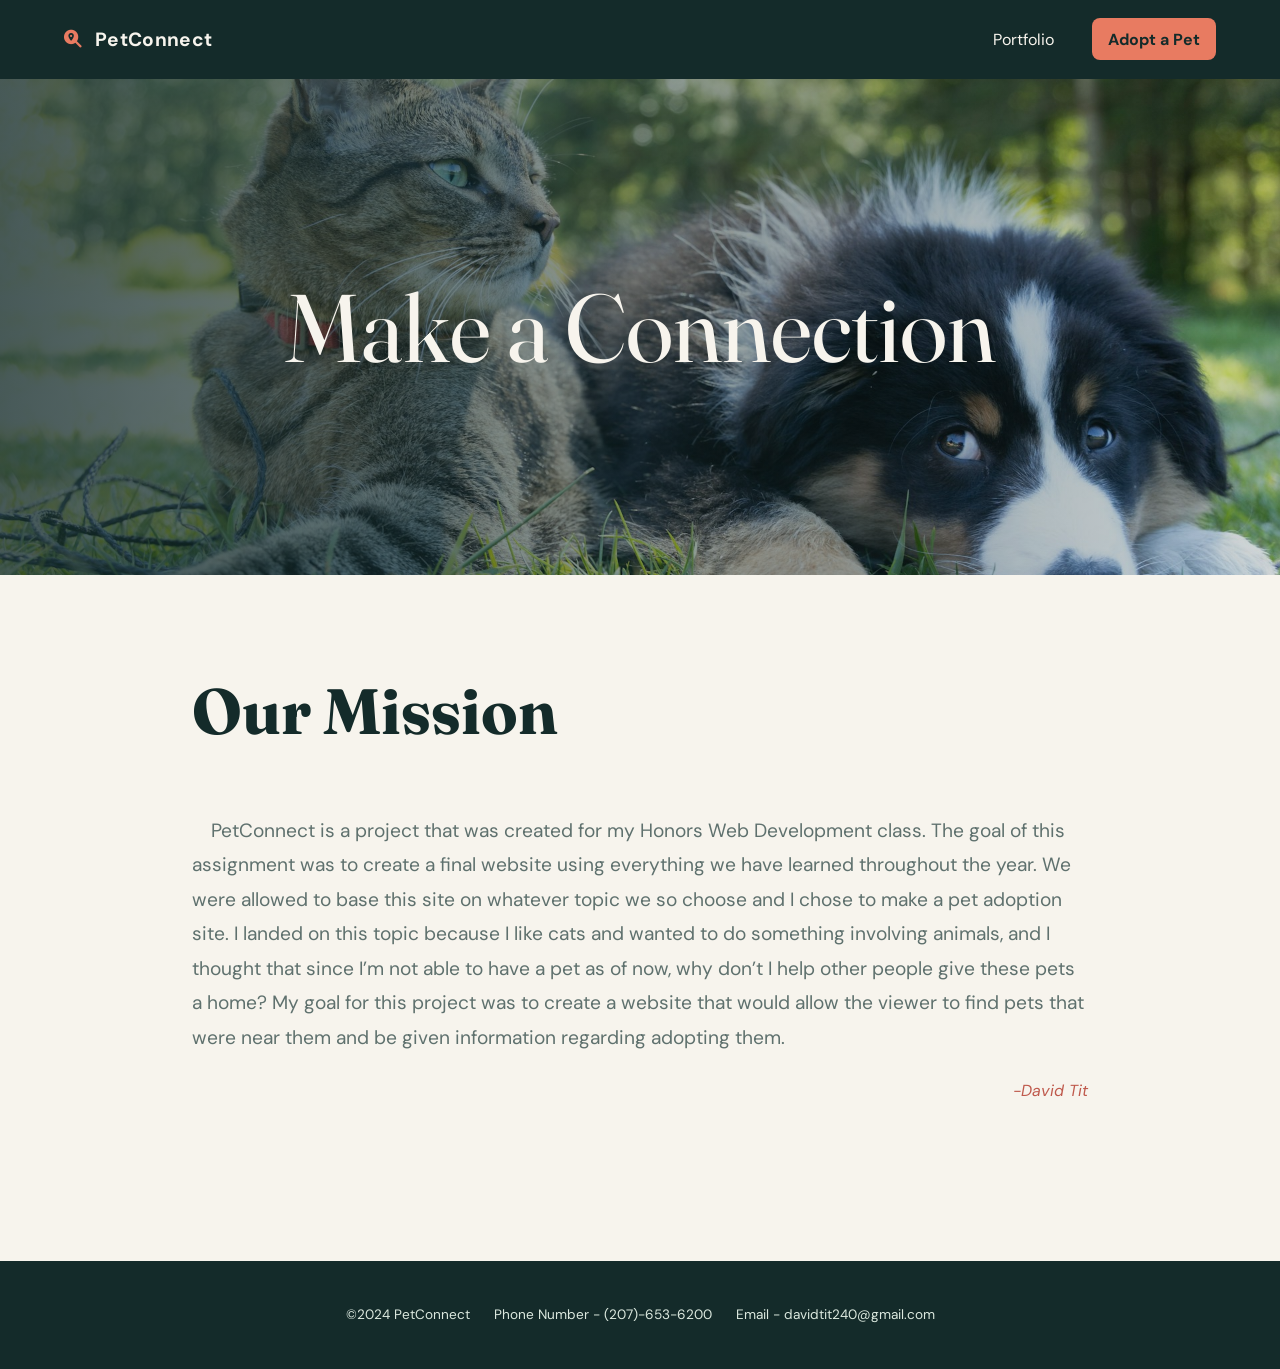
==== html/about.html @ 0ea26819 "Big Vibe Commit" ====
<!DOCTYPE html>
<html lang="en">
<head>
    <meta charset="UTF-8">
    <meta name="viewport" content="width=device-width, initial-scale=1.0">
    <title>About | PetConnect</title>
    <link rel="stylesheet" href="../css/common.css">
    <link rel="stylesheet" href="../css/about.css">
    <link rel="stylesheet" href="https://cdnjs.cloudflare.com/ajax/libs/font-awesome/6.4.2/css/all.min.css" integrity="sha512-z3gLpd7yknf1YoNbCzqRKc4qyor8gaKU1qmn+CShxbuBusANI9QpRohGBreCFkKxLhei6S9CQXFEbbKuqLg0DA==" crossorigin="anonymous" referrerpolicy="no-referrer" />
    <link rel="preconnect" href="https://fonts.googleapis.com">
    <link rel="preconnect" href="https://fonts.gstatic.com" crossorigin>
    <link href="https://fonts.googleapis.com/css2?family=Inter:wght@100..900&display=swap" rel="stylesheet">
    
</head>
<body>
    <header class="site-header">

        <div class="header-left">
            
            <i class="fa-solid fa-magnifying-glass-location"></i>
            
            <a href="../index.html"><span class="web-name">PetConnect</span></a>

        </div>


        <button class="hamburger-button" type="button" aria-label="Open menu" aria-expanded="false"><i class="bars fa-solid fa-bars"></i></button>
        
        
        <ul class="links">
            
            <li class="items"><a href="./portfolio.html">Portfolio</a></li>

            <li class="items">
                <form action="./search.html" method="get">
                    <button type="submit">Adopt a Pet</button>
                </form>
            </li>
            
        </ul>


    </header>

    <div class="hamburger-con">

        <div class="exit"><button><i class="fa-solid fa-x"></i></button></div>

        <div class="hamburger-option">
            <a href="./portfolio.html">Portfolio</a>
        </div>

        <div class="hamburger-option">
            <a href="./search.html"><button><p>Adopt a Pet</p></button></a>
        </div>

    </div>
    
    <main>

        <div class="hero">
            
            <p>Make a Connection</p>

        </div>

        <div class="txt">

            <div class="about-title">
                <p>Our Mission</p>
            </div>

            <div class="about-txt">
                <p>&emsp;PetConnect is a project that was created for my Honors Web Development class. The goal of this assignment was to create a final website using everything we have learned throughout the year. We were allowed to base this site on whatever topic we so choose and I chose to make a pet adoption site. I landed on this topic because I like cats and wanted to do something involving animals, and I thought that since I’m not able to have a pet as of now, why don’t I help other people give these pets a home? My goal for this project was to create a website that would allow the viewer to find pets that were near them and be given information regarding adopting them.</p>
            </div>

            <div class="signature">
                <p>-David Tit</p>
            </div>
        </div>


    </main>


    <footer>

        <div class="contact-info">

            <div class="copyright"><p>©2024 PetConnect</p></div>

            <div class="number"><p>Phone Number - (207)-653-6200</p></div>

            <div class="email"><p>Email - davidtit240@gmail.com</p></div>

        </div>

    </footer>

    <script src="../js/navigation.js"></script>
</body>
</html>
---- css/common.css ----
@import url('https://fonts.googleapis.com/css2?family=DM+Sans:wght@400;500;600;700&family=Fraunces:opsz,wght@9..144,600;9..144,700&display=swap');

:root {
    --ink: #142b2a;
    --muted: #5f716e;
    --paper: #f7f4ed;
    --surface: #fffdf8;
    --coral: #e87b61;
    --coral-dark: #bf594c;
    --sage: #dce9df;
    --line: #d8dfd8;
    --focus: #e7ad3f;
    --shadow: 0 1.25rem 3rem rgb(20 43 42 / 10%);
}

*,
*::before,
*::after { box-sizing: border-box; }

html { scroll-behavior: smooth; }

body {
    min-width: 320px;
    margin: 0;
    background: var(--paper);
    color: var(--ink);
    font-family: 'DM Sans', sans-serif;
}

button, input, select { font: inherit; }
button, a, select, input { -webkit-tap-highlight-color: transparent; }
button, a { cursor: pointer; }
a { color: inherit; }
ul { margin: 0; padding: 0; list-style: none; }

h1, h2, h3 { font-family: 'Fraunces', serif; line-height: 1.05; }

.site-header {
    position: relative;
    z-index: 5;
    display: flex;
    align-items: center;
    justify-content: space-between;
    gap: 2rem;
    padding: 1.15rem clamp(1.25rem, 5vw, 5rem);
    background: var(--ink);
    color: var(--paper);
}

.header-left { display: flex; align-items: center; gap: 0.8rem; }
.header-left > i { color: var(--coral); font-size: 1.1rem; }
.header-left a { color: var(--paper); text-decoration: none; }
.web-name { font-size: 1.2rem; font-weight: 700; letter-spacing: 0.02em; }

.links { display: flex; align-items: center; gap: clamp(1rem, 3vw, 2.5rem); }
.links a, .hamburger-option a { text-decoration: none; }
.links a:hover, .links a:focus-visible, .hamburger-option a:hover, .hamburger-option a:focus-visible { color: var(--coral); }
.links form, .hamburger-option form { margin: 0; }
.links button, .hamburger-option button {
    padding: 0.65rem 1rem;
    border: 0;
    border-radius: 0.5rem;
    background: var(--coral);
    color: var(--ink);
    font-weight: 700;
}
.links button:hover, .links button:focus-visible, .hamburger-option button:hover, .hamburger-option button:focus-visible { background: #f2a186; }

.hamburger-button { display: none; border: 0; background: transparent; color: var(--paper); font-size: 1.45rem; }
.hamburger-con { display: none; }

footer { margin-top: 4rem; padding: 2rem clamp(1.25rem, 5vw, 5rem); background: var(--ink); color: var(--paper); }
.contact-info { display: flex; justify-content: center; flex-wrap: wrap; gap: 0.5rem 1.5rem; color: #dce9df; font-size: 0.85rem; text-align: center; }

:focus-visible { outline: 3px solid var(--focus); outline-offset: 3px; }

@media (max-width: 700px) {
    .site-header { padding: 1rem 1.25rem; }
    .links { display: none; }
    .hamburger-button { display: block; }
    .hamburger-con {
        position: absolute;
        top: 0.75rem;
        right: 0.75rem;
        z-index: 10;
        display: none;
        width: min(19rem, calc(100vw - 1.5rem));
        padding: 1rem;
        border-radius: 0.8rem;
        background: var(--ink);
        color: var(--paper);
        box-shadow: var(--shadow);
    }
    .hamburger-con.is-open { display: flex; flex-direction: column; gap: 1rem; }
    .exit { display: flex; justify-content: flex-end; }
    .exit button { border: 0; background: transparent; color: var(--paper); font-size: 1.2rem; }
    .hamburger-option { font-size: 1.05rem; }
}

@media (prefers-reduced-motion: reduce) { html { scroll-behavior: auto; } }
---- css/about.css ----
main { padding-bottom: 1rem; }

.hero {
    display: grid;
    min-height: min(31rem, 60vh);
    place-items: center;
    padding: 4rem 1.25rem;
    background: linear-gradient(90deg, rgb(20 43 42 / 78%), rgb(20 43 42 / 18%)), url('../img/andrew-s-ouo1hbizWwo-unsplash.jpg') center / cover;
    color: var(--paper);
}
.hero p { margin: 0; font-family: 'Fraunces', serif; font-size: clamp(3rem, 8vw, 6rem); text-align: center; }

.txt { width: min(100% - 2rem, 56rem); margin: clamp(3rem, 8vw, 6rem) auto 0; }
.about-title { color: var(--ink); font-family: 'Fraunces', serif; font-size: clamp(2.25rem, 5vw, 4rem); font-weight: 700; }
.about-txt { margin-top: 1.5rem; color: var(--muted); font-size: clamp(1rem, 2vw, 1.2rem); line-height: 1.8; }
.about-txt p { margin: 0; }
.signature { margin: 1.5rem 0 5rem; color: var(--coral-dark); font-style: italic; text-align: right; }
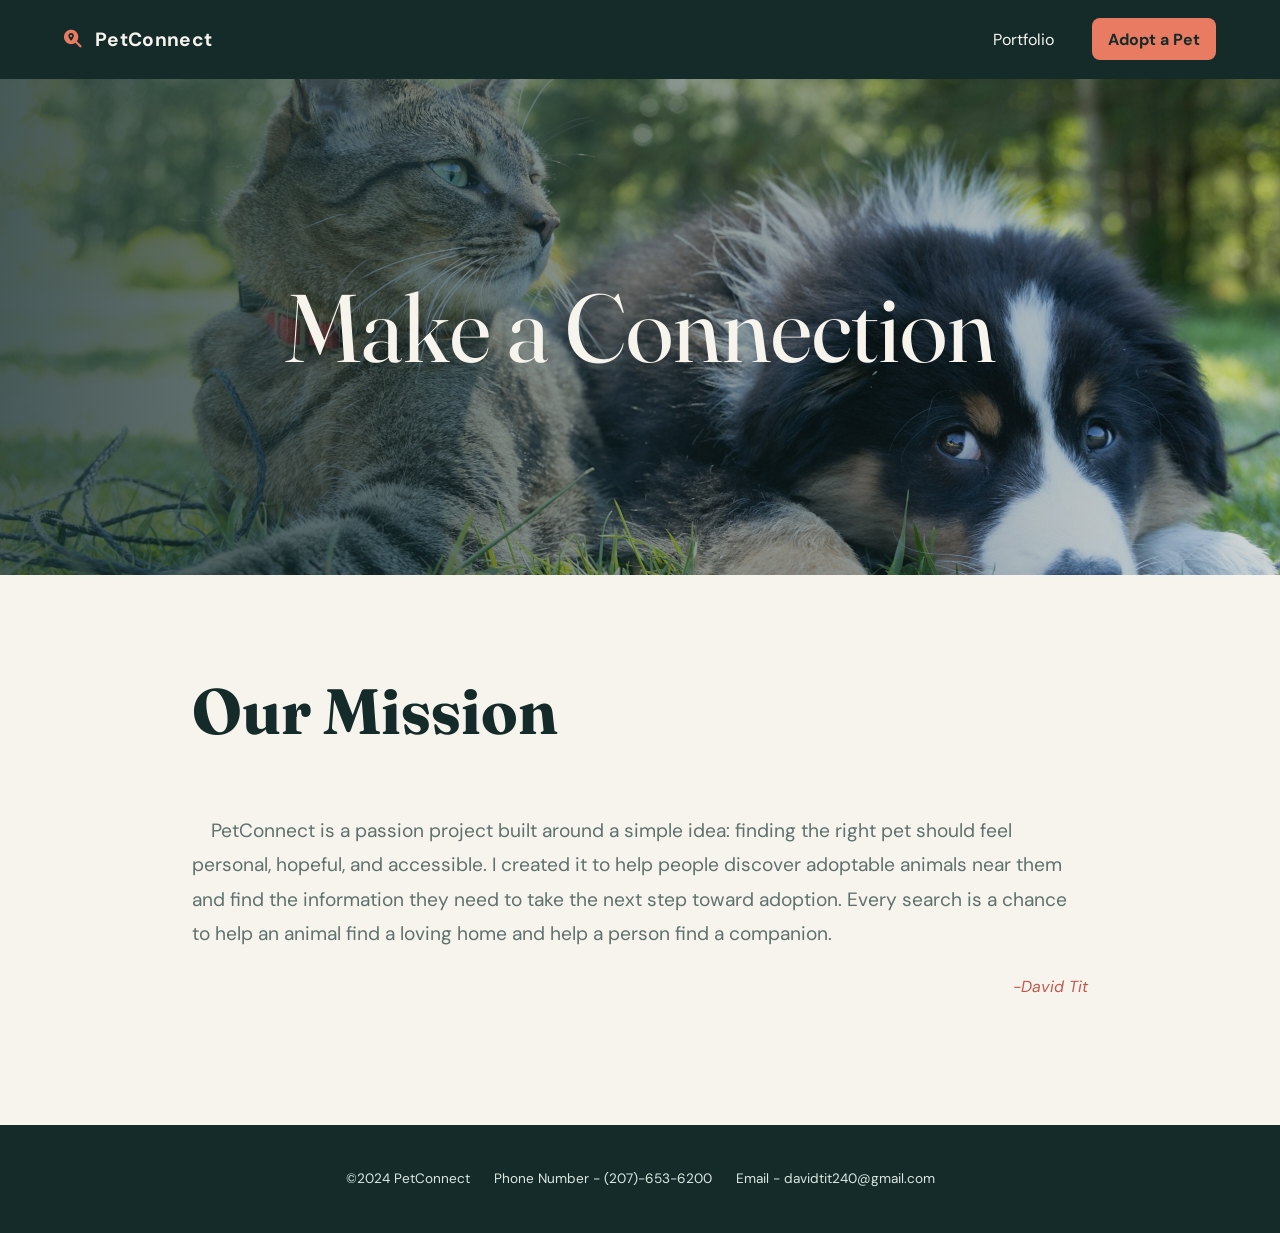
==== commit f875ed2c: "Expanded Search, Fixed Filter, and Debug" ====
--- a/html/about.html
+++ b/html/about.html
@@ -71,7 +71,7 @@
             </div>
 
             <div class="about-txt">
-                <p>&emsp;PetConnect is a project that was created for my Honors Web Development class. The goal of this assignment was to create a final website using everything we have learned throughout the year. We were allowed to base this site on whatever topic we so choose and I chose to make a pet adoption site. I landed on this topic because I like cats and wanted to do something involving animals, and I thought that since I’m not able to have a pet as of now, why don’t I help other people give these pets a home? My goal for this project was to create a website that would allow the viewer to find pets that were near them and be given information regarding adopting them.</p>
+                <p>&emsp;PetConnect is a passion project built around a simple idea: finding the right pet should feel personal, hopeful, and accessible. I created it to help people discover adoptable animals near them and find the information they need to take the next step toward adoption. Every search is a chance to help an animal find a loving home and help a person find a companion.</p>
             </div>
 
             <div class="signature">
--- a/css/common.css
+++ b/css/common.css
@@ -21,6 +21,7 @@
 
 body {
     min-width: 320px;
+    min-height: 100vh;
     margin: 0;
     background: var(--paper);
     color: var(--ink);
@@ -69,7 +70,7 @@
 .hamburger-button { display: none; border: 0; background: transparent; color: var(--paper); font-size: 1.45rem; }
 .hamburger-con { display: none; }
 
-footer { margin-top: 4rem; padding: 2rem clamp(1.25rem, 5vw, 5rem); background: var(--ink); color: var(--paper); }
+footer { margin-top: 2rem; padding: 2rem clamp(1.25rem, 5vw, 5rem); background: var(--ink); color: var(--paper); }
 .contact-info { display: flex; justify-content: center; flex-wrap: wrap; gap: 0.5rem 1.5rem; color: #dce9df; font-size: 0.85rem; text-align: center; }
 
 :focus-visible { outline: 3px solid var(--focus); outline-offset: 3px; }
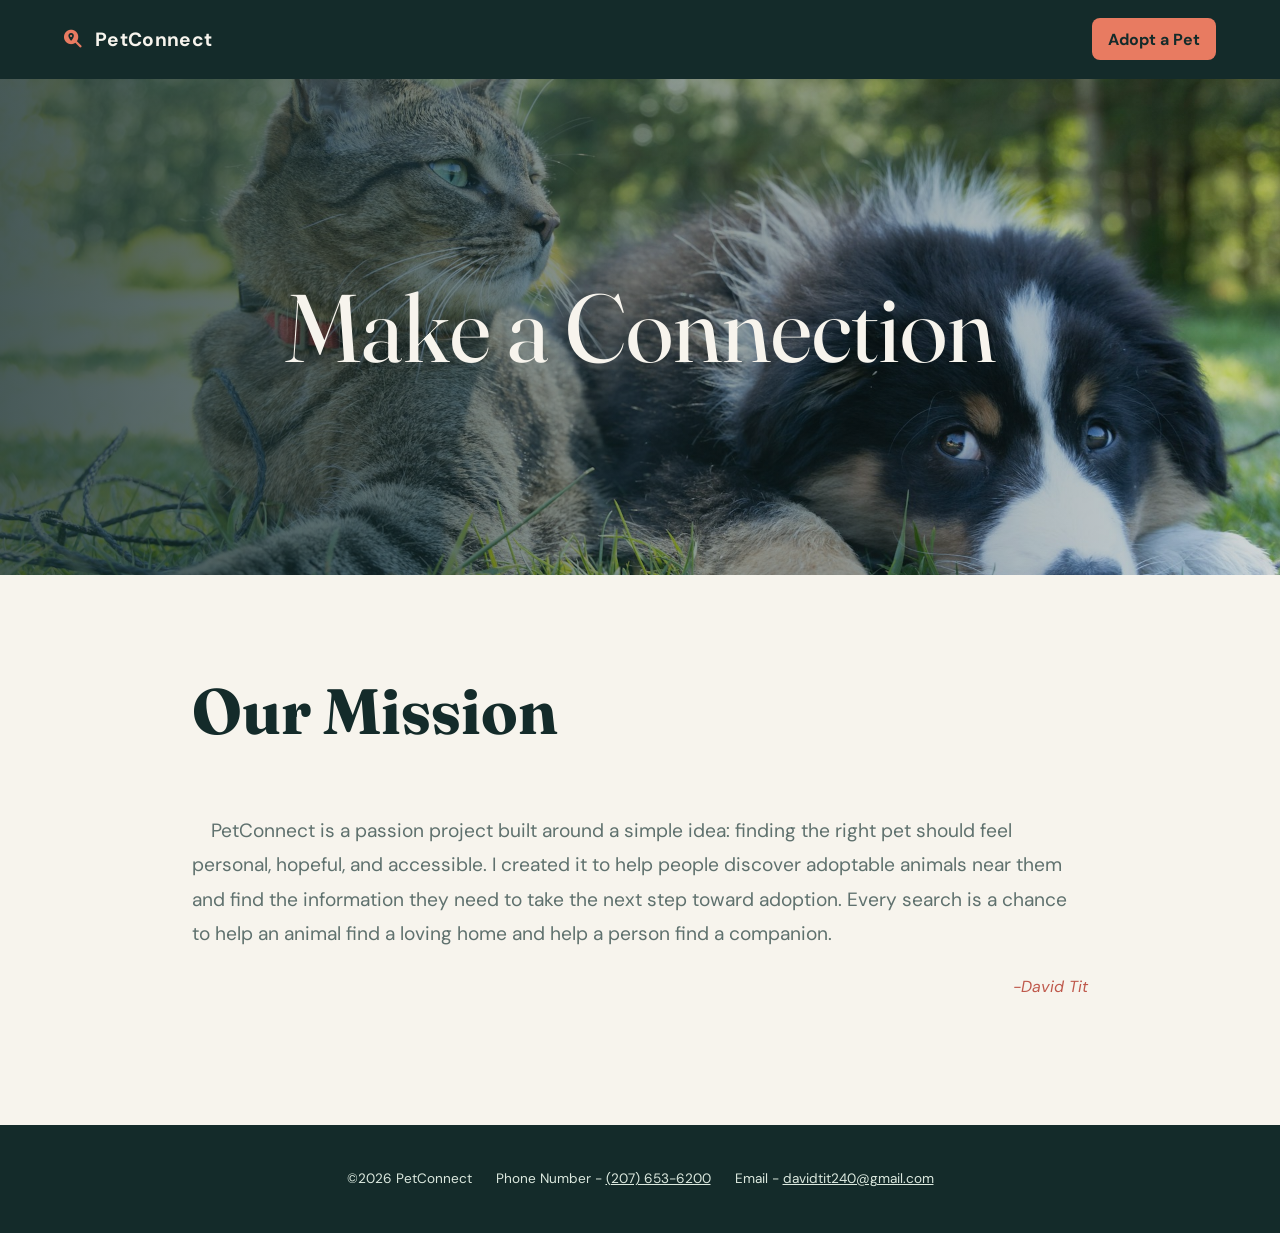
==== commit fde7d276: "Cleanup" ====
--- a/html/about.html
+++ b/html/about.html
@@ -7,10 +7,6 @@
     <link rel="stylesheet" href="../css/common.css">
     <link rel="stylesheet" href="../css/about.css">
     <link rel="stylesheet" href="https://cdnjs.cloudflare.com/ajax/libs/font-awesome/6.4.2/css/all.min.css" integrity="sha512-z3gLpd7yknf1YoNbCzqRKc4qyor8gaKU1qmn+CShxbuBusANI9QpRohGBreCFkKxLhei6S9CQXFEbbKuqLg0DA==" crossorigin="anonymous" referrerpolicy="no-referrer" />
-    <link rel="preconnect" href="https://fonts.googleapis.com">
-    <link rel="preconnect" href="https://fonts.gstatic.com" crossorigin>
-    <link href="https://fonts.googleapis.com/css2?family=Inter:wght@100..900&display=swap" rel="stylesheet">
-    
 </head>
 <body>
     <header class="site-header">
@@ -24,13 +20,11 @@
         </div>
 
 
-        <button class="hamburger-button" type="button" aria-label="Open menu" aria-expanded="false"><i class="bars fa-solid fa-bars"></i></button>
+        <button class="hamburger-button" type="button" aria-label="Open menu" aria-controls="mobile-menu" aria-expanded="false"><i class="bars fa-solid fa-bars" aria-hidden="true"></i></button>
         
         
         <ul class="links">
             
-            <li class="items"><a href="./portfolio.html">Portfolio</a></li>
-
             <li class="items">
                 <form action="./search.html" method="get">
                     <button type="submit">Adopt a Pet</button>
@@ -42,13 +36,9 @@
 
     </header>
 
-    <div class="hamburger-con">
+    <div class="hamburger-con" id="mobile-menu">
 
-        <div class="exit"><button><i class="fa-solid fa-x"></i></button></div>
-
-        <div class="hamburger-option">
-            <a href="./portfolio.html">Portfolio</a>
-        </div>
+        <div class="exit"><button type="button" aria-label="Close menu"><i class="fa-solid fa-x" aria-hidden="true"></i></button></div>
 
         <div class="hamburger-option">
             <a href="./search.html"><button><p>Adopt a Pet</p></button></a>
@@ -87,11 +77,11 @@
 
         <div class="contact-info">
 
-            <div class="copyright"><p>©2024 PetConnect</p></div>
+            <div class="copyright"><p>©2026 PetConnect</p></div>
 
-            <div class="number"><p>Phone Number - (207)-653-6200</p></div>
+            <div class="number"><p>Phone Number - <a href="tel:+12076536200">(207) 653-6200</a></p></div>
 
-            <div class="email"><p>Email - davidtit240@gmail.com</p></div>
+            <div class="email"><p>Email - <a href="mailto:davidtit240@gmail.com">davidtit240@gmail.com</a></p></div>
 
         </div>
 
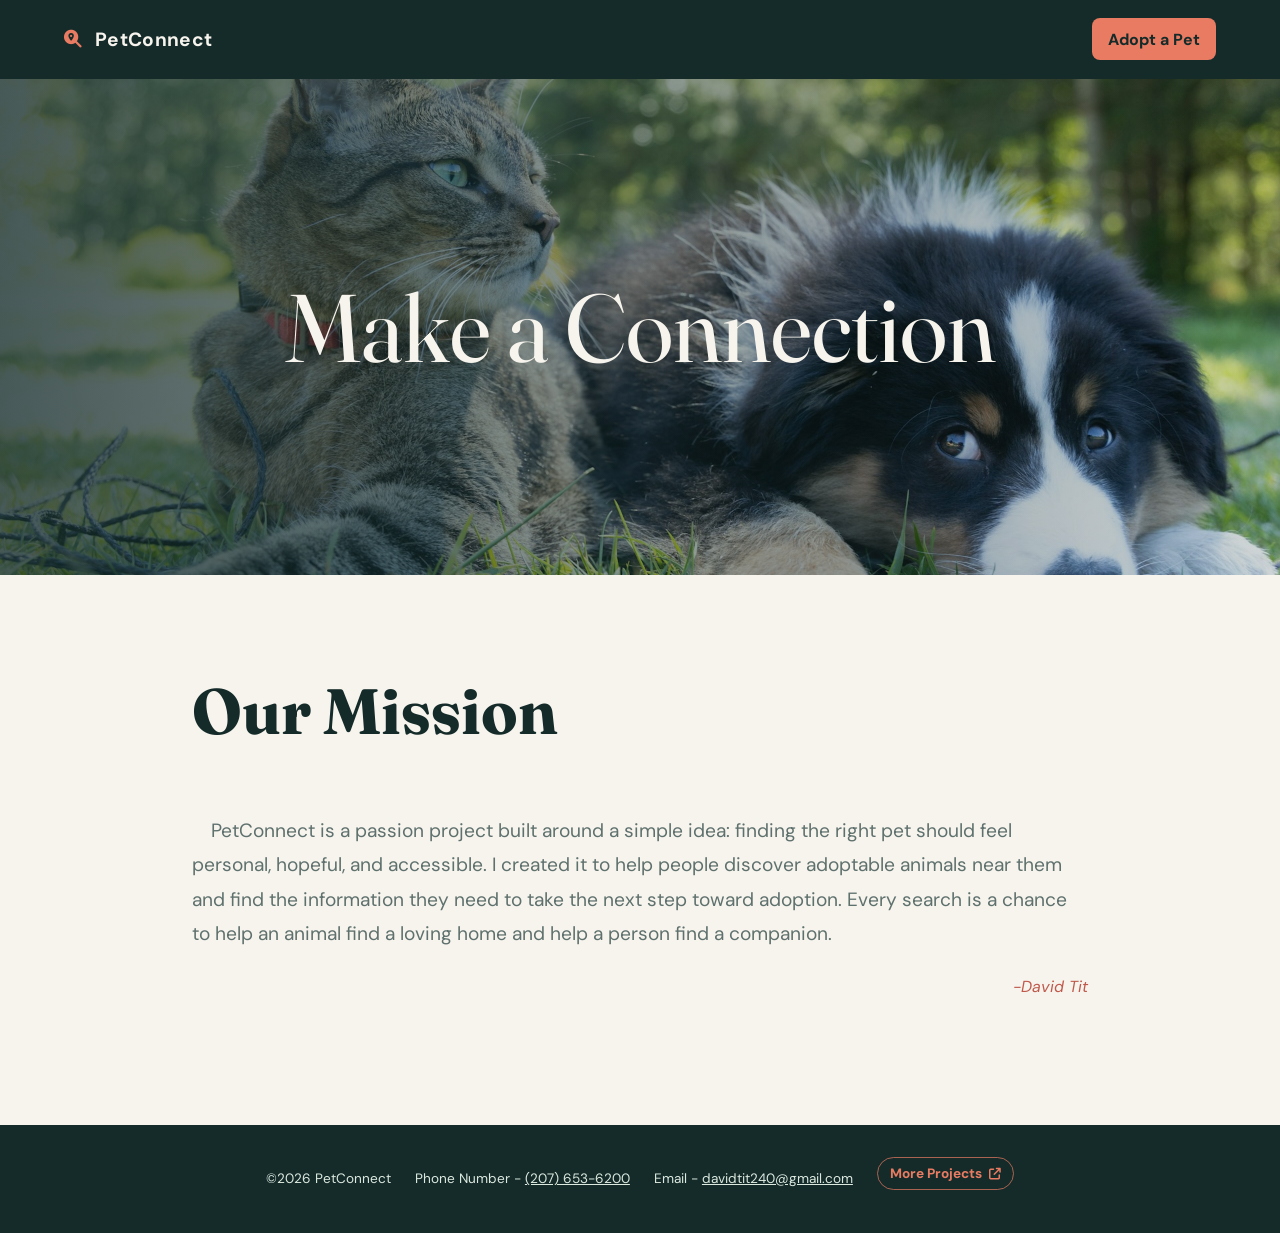
==== commit 33330c7f: "Add link to portfolio" ====
--- a/html/about.html
+++ b/html/about.html
@@ -82,6 +82,7 @@
             <div class="number"><p>Phone Number - <a href="tel:+12076536200">(207) 653-6200</a></p></div>
 
             <div class="email"><p>Email - <a href="mailto:davidtit240@gmail.com">davidtit240@gmail.com</a></p></div>
+            <div class="projects-link"><a href="https://quilhar.github.io/David-Web-Portfolio/" target="_blank" rel="noopener noreferrer">More Projects <i class="fa-solid fa-arrow-up-right-from-square" aria-hidden="true"></i></a></div>
 
         </div>
 
--- a/css/common.css
+++ b/css/common.css
@@ -72,6 +72,10 @@
 
 footer { margin-top: 2rem; padding: 2rem clamp(1.25rem, 5vw, 5rem); background: var(--ink); color: var(--paper); }
 .contact-info { display: flex; justify-content: center; flex-wrap: wrap; gap: 0.5rem 1.5rem; color: #dce9df; font-size: 0.85rem; text-align: center; }
+.contact-info a { color: inherit; }
+.projects-link a { display: inline-flex; align-items: center; gap: 0.45rem; padding: 0.45rem 0.75rem; border: 1px solid rgb(232 123 97 / 70%); border-radius: 999px; color: var(--coral); font-weight: 700; text-decoration: none; transition: background 180ms ease, border-color 180ms ease, color 180ms ease, transform 180ms ease; }
+.projects-link a:hover, .projects-link a:focus-visible { border-color: var(--coral); background: var(--coral); color: var(--ink); transform: translateY(-0.1rem); }
+.projects-link i { font-size: 0.75rem; }
 
 :focus-visible { outline: 3px solid var(--focus); outline-offset: 3px; }
 
